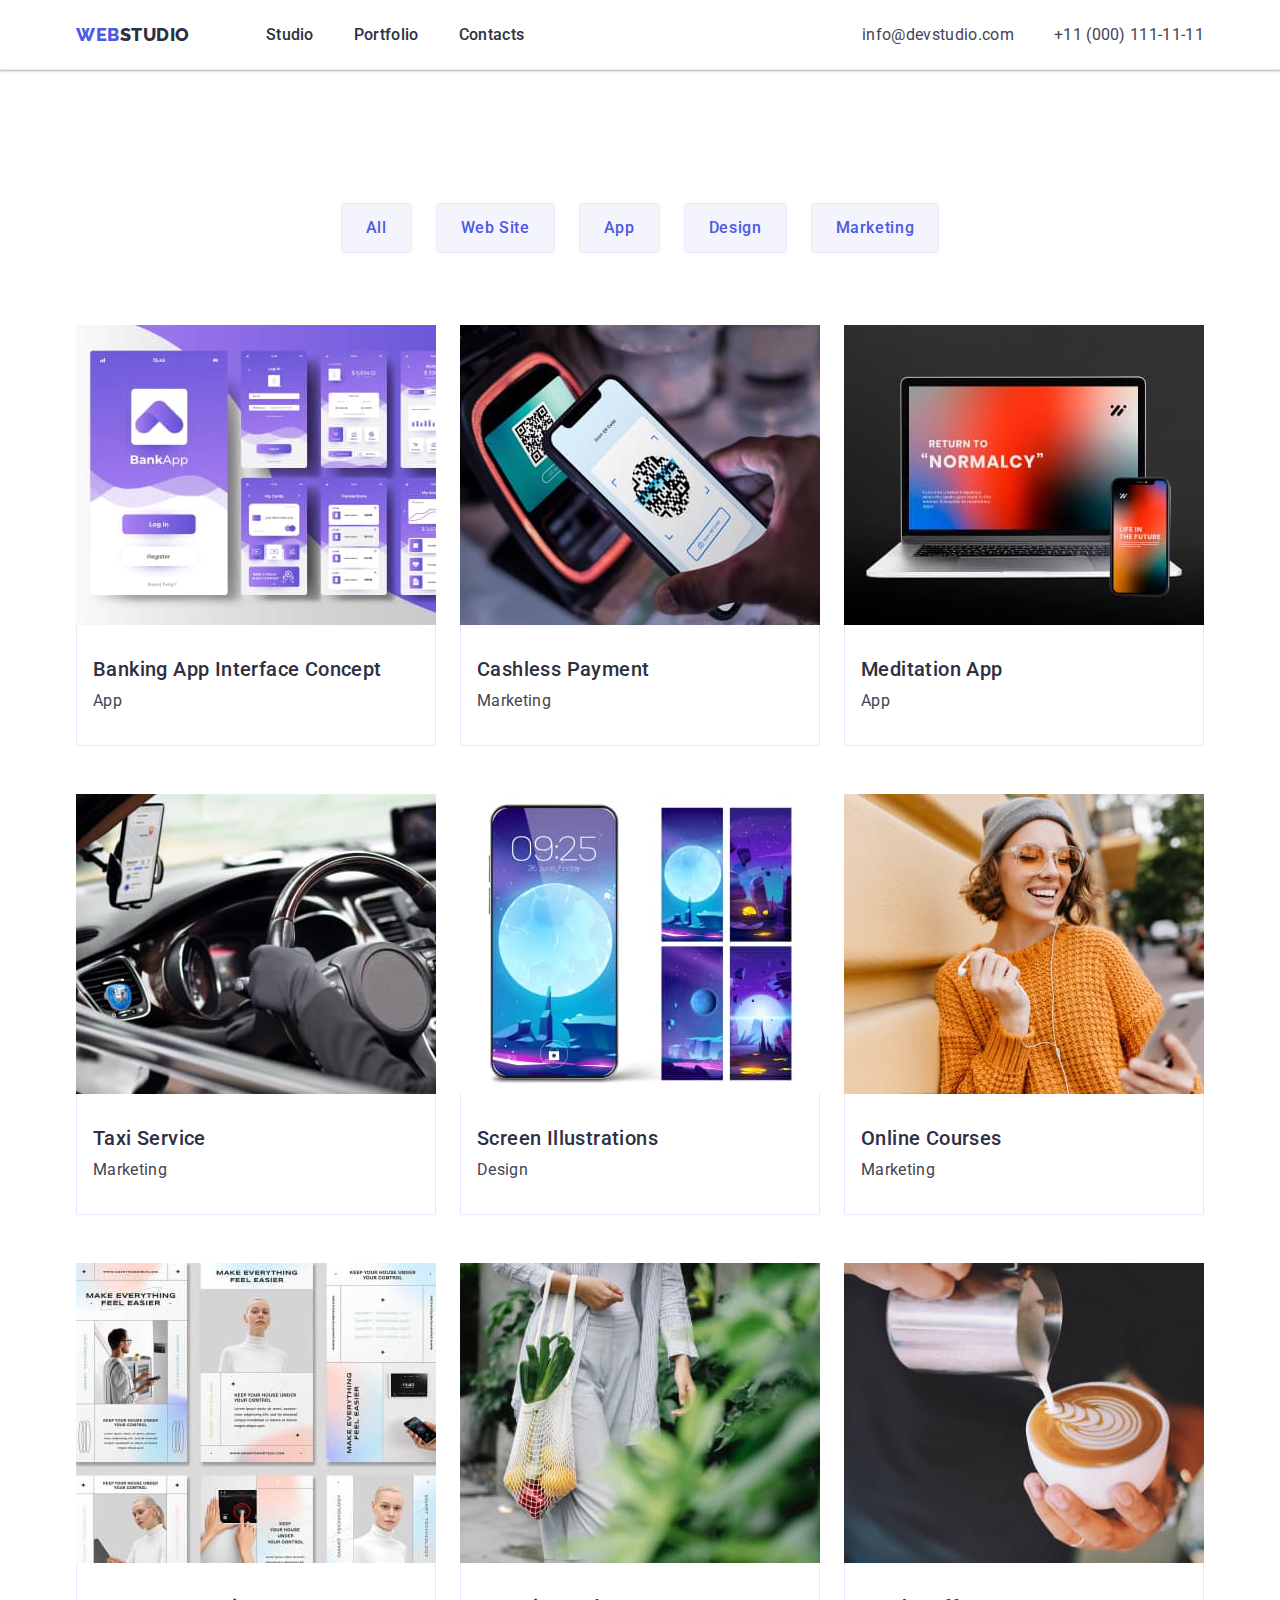
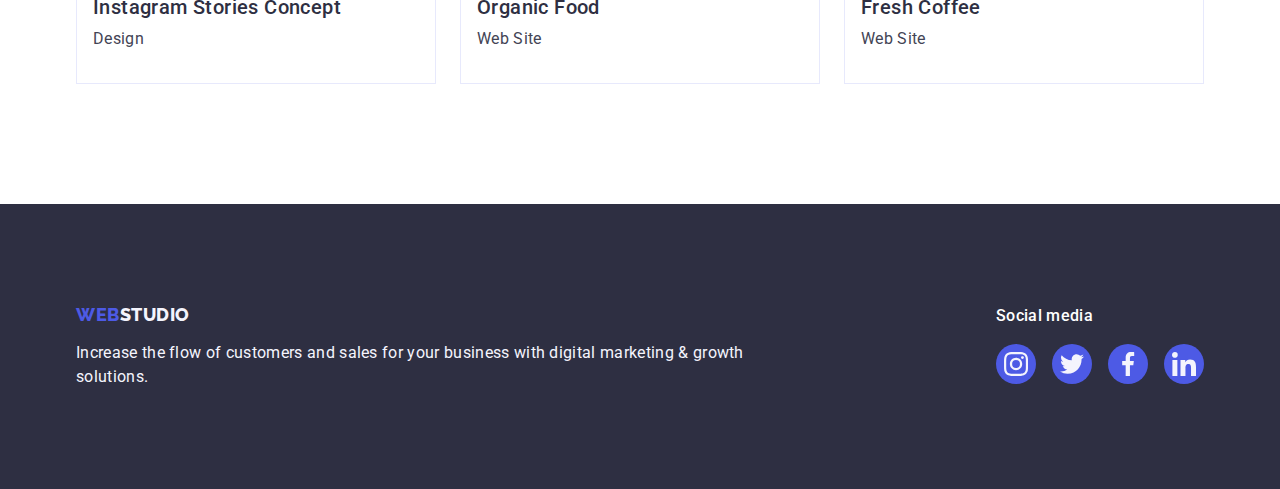
==== portfolio.html @ b79c4025 "Initial commit" ====
<!DOCTYPE html>
<html lang="en">
  <head>
    <meta charset="UTF-8" />
    <meta http-equiv="X-UA-Compatible" content="IE=edge" />
    <meta name="viewport" content="width=device-width, initial-scale=1.0" />
    <title>Portfolio</title>
    <link rel="preconnect" href="https://fonts.googleapis.com" />
    <link rel="preconnect" href="https://fonts.gstatic.com" crossorigin />
    <link
      href="https://fonts.googleapis.com/css2?family=Raleway:wght@800&family=Roboto:wght@400;500;700;900&display=swap"
      rel="stylesheet"
    />
    <link
      rel="stylesheet"
      href="https://cdn.jsdelivr.net/npm/modern-normalize@1.1.0/modern-normalize.min.css"
    />
    <link href="./css/styles.css" rel="stylesheet" />
  </head>
  <body>
    <!-- This is a header -->
    <header class="header">
      <div class="page-header-container container">
        <nav class="navigation">
          <a class="logo-link link" href="./index.html"
            >Web<span class="logo-link-studio">Studio</span></a
          >
          <ul class="menu list">
            <li class="menu-item">
              <a class="menu-link link" href="./index.html">Studio</a>
            </li>
            <li class="menu-item">
              <a class="menu-link link" href="./portfolio.html">Portfolio</a>
            </li>
            <li class="menu-item">
              <a class="menu-link link" href="">Contacts</a>
            </li>
          </ul>
        </nav>
        <address class="adress-conteiner">
          <ul class="adress-list list">
            <li class="adress-item">
              <a class="contact-link link" href="mailto:info@devstudio.com"
                >info@devstudio.com</a
              >
            </li>
            <li class="adress-item">
              <a class="contact-link link" href="tel:+110001111111"
                >+11 (000) 111-11-11</a
              >
            </li>
          </ul>
        </address>
      </div>
    </header>
    <main>
      <!-- This is a filter -->
      <section class="portfolio-section">
        <div class="container">
          <h1 class="unvizible-title">This is our projects</h1>
          <ul class="filter-btn-list list">
            <li>
              <button class="filter-btn button" type="button">All</button>
            </li>
            <li>
              <button class="filter-btn button" type="button">Web Site</button>
            </li>
            <li>
              <button class="filter-btn button" type="button">App</button>
            </li>
            <li>
              <button class="filter-btn button" type="button">Design</button>
            </li>
            <li>
              <button class="filter-btn button" type="button">Marketing</button>
            </li>
          </ul>

          <!-- This is a projects -->

          <ul class="project-cards card-list list">
            <li class="project-card">
              <a href="" class="link project-link"
                ><img
                  src="./images/projects/banking_app.jpg"
                  alt="Banking App Interface Concept"
                  width="360"
                  height="300"
                />
                <div class="project-card-content">
                  <h2 class="project-card-title sub-title">
                    Banking App Interface Concept
                  </h2>
                  <p class="project-card-text">App</p>
                </div>
              </a>
            </li>
            <li class="project-card">
              <a href="" class="link project-link"
                ><img
                  src="./images/projects/cashless_payment.jpg"
                  alt="payment through the app"
                  width="360"
                  height="300"
                />
                <div class="project-card-content">
                  <h2 class="project-card-title sub-title">Cashless Payment</h2>
                  <p class="project-card-text">Marketing</p>
                </div>
              </a>
            </li>
            <li class="project-card">
              <a href="" class="link project-link"
                ><img
                  src="./images/projects/meditation_app.jpg"
                  alt="an application for meditation on a computer and phone"
                  width="360"
                  height="300"
                />
                <div class="project-card-content">
                  <h2 class="project-card-title sub-title">Meditation App</h2>
                  <p class="project-card-text">App</p>
                </div>
              </a>
            </li>
            <li class="project-card">
              <a href="" class="link project-link"
                ><img
                  src="./images/projects/taxi_service.jpg"
                  alt="Taxi"
                  width="360"
                  height="300"
                />
                <div class="project-card-content">
                  <h2 class="project-card-title sub-title">Taxi Service</h2>
                  <p class="project-card-text">Marketing</p>
                </div>
              </a>
            </li>
            <li class="project-card">
              <a href="" class="link project-link"
                ><img
                  src="./images/projects/screen_illustrations.jpg"
                  alt="the phone and its screen"
                  width="360"
                  height="300"
                />
                <div class="project-card-content">
                  <h2 class="project-card-title sub-title">
                    Screen Illustrations
                  </h2>
                  <p class="project-card-text">Design</p>
                </div>
              </a>
            </li>
            <li class="project-card">
              <a href="" class="link project-link"
                ><img
                  src="./images/projects/online_courses.jpg"
                  alt="girl with phone"
                  width="360"
                  height="300"
                />
                <div class="project-card-content">
                  <h2 class="project-card-title sub-title">Online Courses</h2>
                  <p class="project-card-text">Marketing</p>
                </div>
              </a>
            </li>
            <li class="project-card">
              <a href="" class="link project-link"
                ><img
                  src="./images/projects/instagram_stories_concept.jpg"
                  alt="app screenshots"
                  width="360"
                  height="300"
                />
                <div class="project-card-content">
                  <h2 class="project-card-title sub-title">
                    Instagram Stories Concept
                  </h2>
                  <p class="project-card-text">Design</p>
                </div>
              </a>
            </li>
            <li class="project-card">
              <a href="" class="link project-link">
                <img
                  src="./images/projects/organic_food.jpg"
                  alt="person width organic food"
                  width="360"
                  height="300"
                />
                <div class="project-card-content">
                  <h2 class="project-card-title sub-title">Organic Food</h2>
                  <p class="project-card-text">Web Site</p>
                </div>
              </a>
            </li>
            <li class="project-card">
              <a href="" class="link project-link"
                ><img
                  src="./images/projects/fresh_coffee.jpg"
                  alt="make coffee"
                  width="360"
                  height="300"
                />
                <div class="project-card-content">
                  <h2 class="project-card-title sub-title">Fresh Coffee</h2>
                  <p class="project-card-text">Web Site</p>
                </div>
              </a>
            </li>
          </ul>
        </div>
      </section>
    </main>
    <!-- This is footer -->
    <footer class="footer">
      <div class="container footer-container">
        <div class="footer-logo-cont">
          <a class="logo-link link" href="./index.html"
            >Web<span class="logo-link-studio-white">Studio</span></a
          >
          <p class="footer-text">
            Increase the flow of customers and sales for your business with
            digital marketing & growth solutions.
          </p>
        </div>
        <div class="footer-social-cont">
          <p class="footer-social-title">Social media</p>
          <ul class="social-list list">
            <li class="socal-list-item">
              <a href="" class="social-list-link link">
                <svg class="social-list-icon" width="24" height="24">
                  <use href="./images/icons.svg#icon-instagram"></use>
                </svg>
              </a>
            </li>
            <li class="socal-list-item">
              <a href="" class="social-list-link link">
                <svg class="social-list-icon" width="24" height="24">
                  <use href="./images/icons.svg#icon-twitter"></use>
                </svg>
              </a>
            </li>
            <li class="socal-list-item">
              <a href="" class="social-list-link link">
                <svg class="social-list-icon" width="24" height="24">
                  <use href="./images/icons.svg#icon-facebook"></use>
                </svg>
              </a>
            </li>
            <li class="socal-list-item">
              <a href="" class="social-list-link link">
                <svg class="social-list-icon" width="24" height="24">
                  <use href="./images/icons.svg#icon-linkedin"></use>
                </svg>
              </a>
            </li>
          </ul>
        </div>
      </div>
    </footer>
  </body>
</html>
---- css/styles.css ----
/*  font-family: 'Raleway', sans-serif; */
:root {
  --btn-background-color: #4d5ae5;
  --links-hover-color: #404bbf;
  --body-text-color: #434455;
  --title-text-color: #2e2f42;
  --base-icons-color: #8e8f99;
  --white-text-and-background: #ffffff;
}
body {
  font-family: 'Roboto', sans-serif;
  color: var(--body-text-color);
  background-color: var(--white-text-and-background);
}
h1,
h2,
h3,
h4,
p {
  margin-top: 0;
  margin-bottom: 0;
}
img {
  display: block;
}
ul,
ol {
  margin-top: 0;
  margin-bottom: 0;
  padding-left: 0;
}
.container {
  width: 1158px;
  margin-left: auto;
  margin-right: auto;
  padding: 0 15px;
}
.section {
  padding-top: 120px;
  padding-bottom: 120px;
}
.logo-link {
  display: inline-block;
  padding: 24px 0;
  font-family: 'Raleway', sans-serif;
  font-weight: 800;
  font-size: 18px;
  line-height: 1.17;
  align-items: center;
  letter-spacing: 0.03em;
  text-transform: uppercase;
  color: var(--btn-background-color);
  margin-right: 76px;
}
.footer .logo-link {
  padding: 0;
  margin-bottom: 16px;
}
.list {
  list-style: none;
}
.link {
  text-decoration: none;
}
.unvizible-title {
  visibility: hidden;
}
.title {
  color: var(--title-text-color);
  margin-bottom: 72px;
}
.sub-title {
  color: var(--title-text-color);
  margin-bottom: 8px;
}
.button {
  border-radius: 4px;
  cursor: pointer;
  font-family: 'Roboto', sans-serif;
}
.card-list {
  display: flex;
  gap: 24px;
}
/*----------header section----------- */
.header {
  border-bottom: 1px solid #e7e9fc;
  box-shadow: 0px 2px 1px rgba(46, 47, 66, 0.08),
    0px 1px 1px rgba(46, 47, 66, 0.16), 0px 1px 6px rgba(46, 47, 66, 0.08);
}
.page-header-container {
  display: flex;
  align-items: center;
}
.navigation {
  display: flex;
  align-items: center;
}
.logo-link-studio {
  color: var(--title-text-color);
}
.logo-link-studio-white {
  color: #f4f4fd;
}
.menu {
  display: flex;
  align-items: center;
}
.menu-item:not(:last-child) {
  margin-right: 40px;
}
.menu-link {
  font-weight: 500;
  font-size: 16px;
  line-height: 1.5;
  color: var(--title-text-color);
  letter-spacing: 0.02em;
  padding: 24px 0;
}
.menu-link:hover,
.menu-link:focus {
  color: var(--links-hover-color);
}
.adress-conteiner {
  font-style: normal;
  margin-left: auto;
}
.adress-list {
  display: flex;
  align-items: center;
}
.adress-item:not(:last-child) {
  margin-right: 40px;
}
.contact-link {
  font-weight: 400;
  font-size: 16px;
  line-height: 1.5;
  letter-spacing: 0.02em;
  color: var(--body-text-color);
}
.contact-link:hover,
.contact-link:focus {
  color: var(--links-hover-color);
}
/* ----------hero section---------- */
.hero-section {
  background-image: linear-gradient(
      rgba(46, 47, 66, 0.7),
      rgba(46, 47, 66, 0.7)
    ),
    url(../images/hero-section/bg.jpg);
  background-position: center center;
  background-size: cover;
  background-repeat: no-repeat;
  background-color: #2e2f42;
  max-width: 1440px;
  color: var(--white-text-and-background);
  display: flex;
  align-items: center;
  padding: 188px 0;
  margin: auto;
}
.hero-container {
  display: flex;
  flex-direction: column;
  justify-content: center;
  align-items: center;
}
.hero-title {
  max-width: 496px;
  line-height: 1.07;
  font-size: 56px;
  text-align: center;
  letter-spacing: 0.02em;
  color: var(--white-text-and-background);
  margin-bottom: 48px;
}
.hero-btn {
  border: none;
  min-width: 169px;
  height: 56px;
  background: var(--btn-background-color);
  box-shadow: 0px 4px 4px rgba(0, 0, 0, 0.15);
  color: var(--white-text-and-background);
  font-weight: 500;
  font-size: 16px;
  line-height: 1.5;
  align-items: center;
  letter-spacing: 0.04em;
  padding: 16px 32px;
}
.hero-btn:hover,
.hero-btn:focus {
  background: var(--links-hover-color);
}
/* ----------features section---------- */
.features-item {
  flex-basis: calc((100% - (3 * 24px)) / 4);
}
.feature-icon-continer {
  display: flex;
  justify-content: center;
  align-items: center;
  height: 112px;
  background: #f4f4fd;
  border-radius: 4px;
  margin-bottom: 8px;
}
.features-title {
  font-weight: 500;
  font-size: 20px;
  line-height: 1.2;
  letter-spacing: 0.02em;
}
.features-text {
  font-weight: 400;
  font-size: 16px;
  line-height: 1.5;
  letter-spacing: 0.02em;
}
/* ----------doing section---------- */
.doing-item {
  flex-basis: calc((100%- (24px * 2)) / 3);
}
.doing-title {
  font-size: 36px;
  line-height: 1.11;
  text-align: center;
  letter-spacing: 0.02em;
  text-transform: capitalize;
}
/* ----------team---------- */
.team {
  background: #f4f4fd;
}
.team-titlt {
  font-size: 36px;
  line-height: 1.11;
  text-align: center;
  letter-spacing: 0.02em;
  text-transform: capitalize;
}
.team-card {
  flex-basis: calc((100%- (24px * 3)) / 4);
  box-shadow: 0px 1px 6px rgba(46, 47, 66, 0.08),
    0px 1px 1px rgba(46, 47, 66, 0.16), 0px 2px 1px rgba(46, 47, 66, 0.08);
  border-radius: 0px 0px 4px 4px;
  background-color: var(--white-text-and-background);
}
.team-card-content {
  padding: 32px 0;
}
.team-card-title {
  font-weight: 500;
  font-size: 20px;
  line-height: 1.2;
  text-align: center;
  letter-spacing: 0.02em;
}
.team-card-text {
  font-weight: 400;
  font-size: 16px;
  line-height: 1.5;
  text-align: center;
  letter-spacing: 0.02em;
  margin-bottom: 8px;
}
.social-list {
  display: flex;
  justify-content: center;
  gap: 24px;
}
.social-list-link {
  display: flex;
  justify-content: center;
  align-items: center;
  width: 40px;
  height: 40px;
  border-radius: 50%;
  background-color: var(--btn-background-color);
}
.social-list-link:hover,
.social-list-link:focus {
  background-color: var(--links-hover-color);
}
.social-list-icon {
  fill: #f4f4fd;
}
/* ----------Customers---------- */
.customers-title {
  text-align: center;
  font-weight: 700;
  font-size: 36px;
  line-height: 1.1;
  letter-spacing: 0.02em;
  text-transform: capitalize;
  color: #2e2f42;
}
.clients-list {
  display: flex;
  justify-content: center;
  gap: 24px;
}
.client-list-item {
  width: calc((100% - 120px) / 6);
  height: 88px;
}
.client-list-link {
  display: flex;
  justify-content: center;
  align-items: center;
  width: 100%;
  height: 100%;
  border: 1px solid var(--base-icons-color);
  border-radius: 4px;
  color: var(--base-icons-color);
}
.client-list-link:hover,
.client-list-link:focus {
  border-color: var(--links-hover-color);
  color: var(--links-hover-color);
}
.client-icon {
  fill: currentColor;
}
/* -----------footer----------- */
.footer-container {
  display: flex;
  align-items: baseline;
  gap: 120px;
}
.footer {
  background: #2e2f42;
  padding: 100px 0;
}
.footer-logo-cont {
  margin-right: 120px;
}
.footer-text {
  font-weight: 400;
  font-size: 16px;
  line-height: 1.5;
  letter-spacing: 0.02em;
  color: #f4f4fd;
}
.footer-social-title {
  font-weight: 500;
  font-size: 16px;
  line-height: 1.5;
  letter-spacing: 0.02em;
  color: var(--white-text-and-background);
  margin-bottom: 16px;
}
.footer .social-list {
  gap: 16px;
}
.footer .social-list-link:hover,
.footer .social-list-link:focus {
  background-color: #31d0aa;
}

/* ------------portfolio page-------------------- */
.portfolio-section {
  padding-top: 96px;
  padding-bottom: 120px;
}
.filter-btn-list {
  display: flex;
  gap: 24px;
  justify-content: center;
  margin-bottom: 72px;
}
.filter-btn {
  color: var(--btn-background-color);
  font-weight: 500;
  font-size: 16px;
  line-height: 1.5;
  align-items: center;
  text-align: center;
  letter-spacing: 0.04em;
  box-sizing: border-box;
  background: #f4f4fd;
  border: 1px solid #e7e9fc;
  padding: 12px 24px;
}
.filter-btn:hover,
.filter-btn:focus {
  box-shadow: 0px 3px 1px rgba(0, 0, 0, 0.1), 0px 2px 1px rgba(0, 0, 0, 0.08),
    0px 2px 2px rgba(0, 0, 0, 0.12);
  background: var(--links-hover-color);
  color: var(--white-text-and-background);
  border: 1px solid transparent;
}
.project-cards {
  flex-wrap: wrap;
  justify-content: center;
  row-gap: 48px;
}
.project-card {
  flex-basis: calc((100%- (24px * 2)) / 3);
}
.project-link {
  display: block;
}
.project-link:hover,
.project-link:focus {
  box-shadow: 0px 1px 6px rgba(46, 47, 66, 0.08),
    0px 1px 1px rgba(46, 47, 66, 0.16), 0px 2px 1px rgba(46, 47, 66, 0.08);
}
.project-card-content {
  padding: 32px 16px;
  border: 1px solid #e7e9fc;
  border-top: none;
}
.project-card-title {
  font-weight: 500;
  font-size: 20px;
  line-height: 1.2;
  letter-spacing: 0.02em;
}
.project-card-text {
  color: var(--body-text-color);
  font-weight: 400;
  font-size: 16px;
  line-height: 1.5;
  letter-spacing: 0.02em;
}
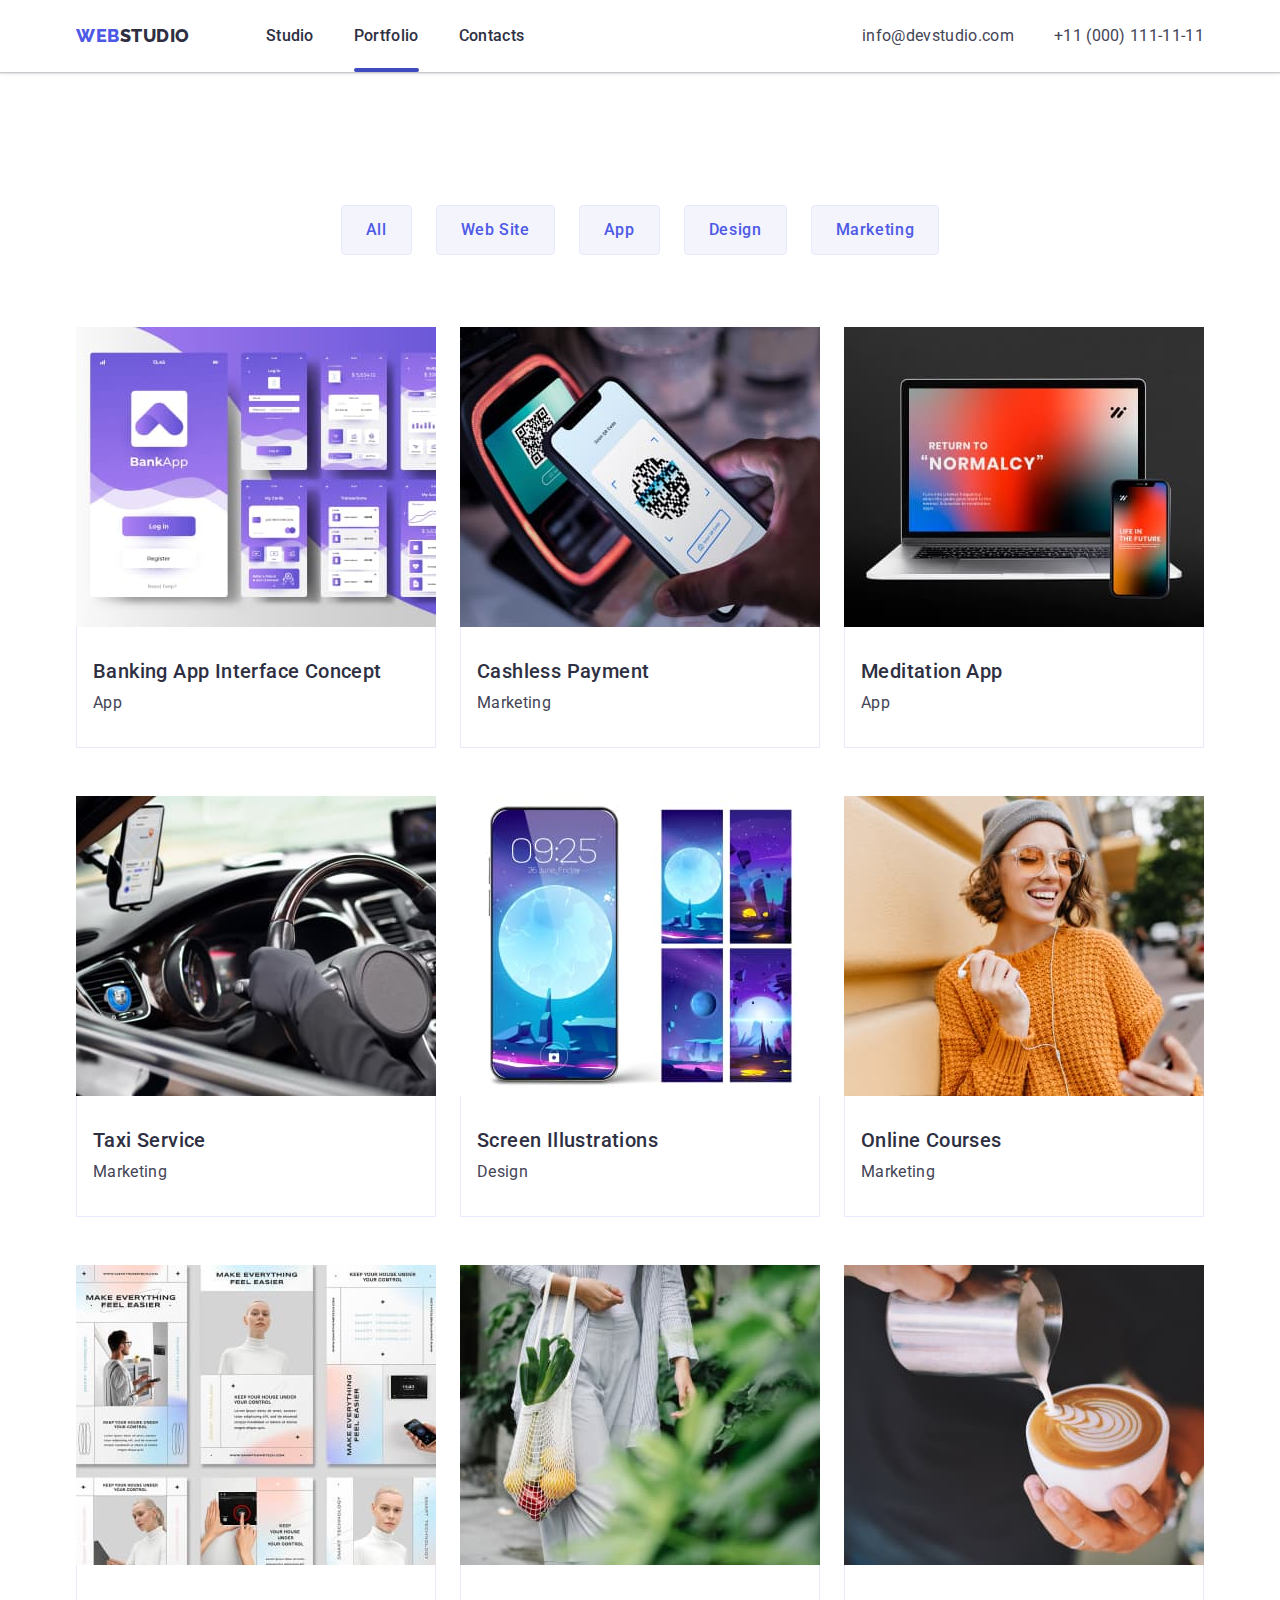
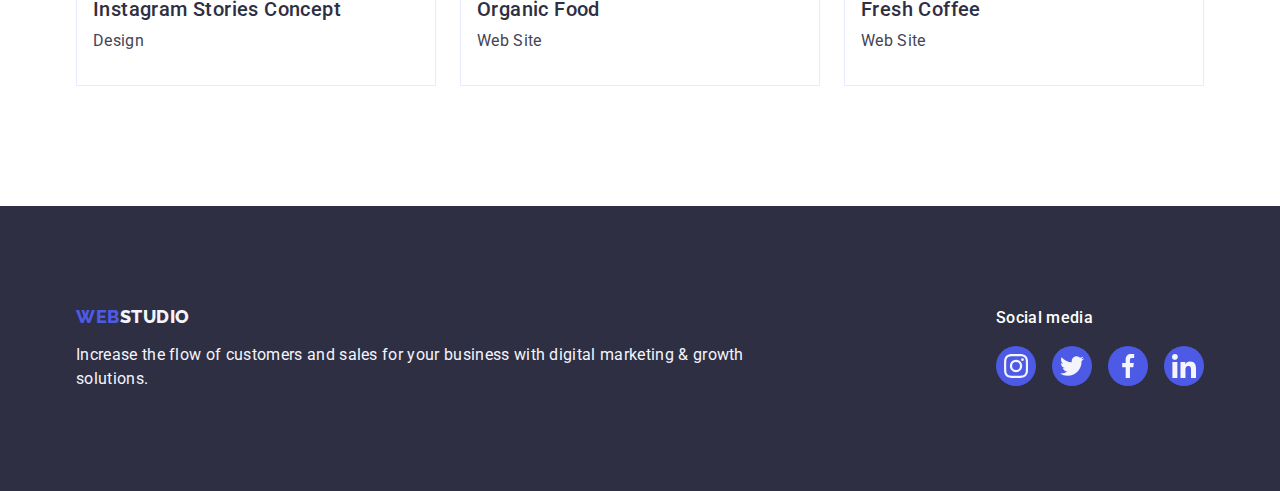
==== commit 91384f38: "add modal and animation" ====
--- a/portfolio.html
+++ b/portfolio.html
@@ -30,7 +30,9 @@
               <a class="menu-link link" href="./index.html">Studio</a>
             </li>
             <li class="menu-item">
-              <a class="menu-link link" href="./portfolio.html">Portfolio</a>
+              <a class="menu-link link activ-link" href="./portfolio.html"
+                >Portfolio</a
+              >
             </li>
             <li class="menu-item">
               <a class="menu-link link" href="">Contacts</a>
@@ -81,12 +83,21 @@
           <ul class="project-cards card-list list">
             <li class="project-card">
               <a href="" class="link project-link"
-                ><img
-                  src="./images/projects/banking_app.jpg"
-                  alt="Banking App Interface Concept"
-                  width="360"
-                  height="300"
-                />
+                ><div class="project-card-img">
+                  <img
+                    src="./images/projects/banking_app.jpg"
+                    alt="Banking App Interface Concept"
+                    width="360"
+                    height="300"
+                  />
+                  <div class="project-hover-info">
+                    <p class="project-hover-info-text">
+                      14 Stylish and User-Friendly App Design Concepts · Task
+                      Manager App · Calorie Tracker App · Exotic Fruit Ecommerce
+                      App · Cloud Storage App
+                    </p>
+                  </div>
+                </div>
                 <div class="project-card-content">
                   <h2 class="project-card-title sub-title">
                     Banking App Interface Concept
@@ -97,12 +108,21 @@
             </li>
             <li class="project-card">
               <a href="" class="link project-link"
-                ><img
-                  src="./images/projects/cashless_payment.jpg"
-                  alt="payment through the app"
-                  width="360"
-                  height="300"
-                />
+                ><div class="project-card-img">
+                  <img
+                    src="./images/projects/cashless_payment.jpg"
+                    alt="payment through the app"
+                    width="360"
+                    height="300"
+                  />
+                  <div class="project-hover-info">
+                    <p class="project-hover-info-text">
+                      14 Stylish and User-Friendly App Design Concepts · Task
+                      Manager App · Calorie Tracker App · Exotic Fruit Ecommerce
+                      App · Cloud Storage App
+                    </p>
+                  </div>
+                </div>
                 <div class="project-card-content">
                   <h2 class="project-card-title sub-title">Cashless Payment</h2>
                   <p class="project-card-text">Marketing</p>
@@ -111,12 +131,21 @@
             </li>
             <li class="project-card">
               <a href="" class="link project-link"
-                ><img
-                  src="./images/projects/meditation_app.jpg"
-                  alt="an application for meditation on a computer and phone"
-                  width="360"
-                  height="300"
-                />
+                ><div class="project-card-img">
+                  <img
+                    src="./images/projects/meditation_app.jpg"
+                    alt="an application for meditation on a computer and phone"
+                    width="360"
+                    height="300"
+                  />
+                  <div class="project-hover-info">
+                    <p class="project-hover-info-text">
+                      14 Stylish and User-Friendly App Design Concepts · Task
+                      Manager App · Calorie Tracker App · Exotic Fruit Ecommerce
+                      App · Cloud Storage App
+                    </p>
+                  </div>
+                </div>
                 <div class="project-card-content">
                   <h2 class="project-card-title sub-title">Meditation App</h2>
                   <p class="project-card-text">App</p>
@@ -125,12 +154,21 @@
             </li>
             <li class="project-card">
               <a href="" class="link project-link"
-                ><img
-                  src="./images/projects/taxi_service.jpg"
-                  alt="Taxi"
-                  width="360"
-                  height="300"
-                />
+                ><div class="project-card-img">
+                  <img
+                    src="./images/projects/taxi_service.jpg"
+                    alt="Taxi"
+                    width="360"
+                    height="300"
+                  />
+                  <div class="project-hover-info">
+                    <p class="project-hover-info-text">
+                      14 Stylish and User-Friendly App Design Concepts · Task
+                      Manager App · Calorie Tracker App · Exotic Fruit Ecommerce
+                      App · Cloud Storage App
+                    </p>
+                  </div>
+                </div>
                 <div class="project-card-content">
                   <h2 class="project-card-title sub-title">Taxi Service</h2>
                   <p class="project-card-text">Marketing</p>
@@ -139,12 +177,21 @@
             </li>
             <li class="project-card">
               <a href="" class="link project-link"
-                ><img
-                  src="./images/projects/screen_illustrations.jpg"
-                  alt="the phone and its screen"
-                  width="360"
-                  height="300"
-                />
+                ><div class="project-card-img">
+                  <img
+                    src="./images/projects/screen_illustrations.jpg"
+                    alt="the phone and its screen"
+                    width="360"
+                    height="300"
+                  />
+                  <div class="project-hover-info">
+                    <p class="project-hover-info-text">
+                      14 Stylish and User-Friendly App Design Concepts · Task
+                      Manager App · Calorie Tracker App · Exotic Fruit Ecommerce
+                      App · Cloud Storage App
+                    </p>
+                  </div>
+                </div>
                 <div class="project-card-content">
                   <h2 class="project-card-title sub-title">
                     Screen Illustrations
@@ -155,12 +202,21 @@
             </li>
             <li class="project-card">
               <a href="" class="link project-link"
-                ><img
-                  src="./images/projects/online_courses.jpg"
-                  alt="girl with phone"
-                  width="360"
-                  height="300"
-                />
+                ><div class="project-card-img">
+                  <img
+                    src="./images/projects/online_courses.jpg"
+                    alt="girl with phone"
+                    width="360"
+                    height="300"
+                  />
+                  <div class="project-hover-info">
+                    <p class="project-hover-info-text">
+                      14 Stylish and User-Friendly App Design Concepts · Task
+                      Manager App · Calorie Tracker App · Exotic Fruit Ecommerce
+                      App · Cloud Storage App
+                    </p>
+                  </div>
+                </div>
                 <div class="project-card-content">
                   <h2 class="project-card-title sub-title">Online Courses</h2>
                   <p class="project-card-text">Marketing</p>
@@ -169,12 +225,21 @@
             </li>
             <li class="project-card">
               <a href="" class="link project-link"
-                ><img
-                  src="./images/projects/instagram_stories_concept.jpg"
-                  alt="app screenshots"
-                  width="360"
-                  height="300"
-                />
+                ><div class="project-card-img">
+                  <img
+                    src="./images/projects/instagram_stories_concept.jpg"
+                    alt="app screenshots"
+                    width="360"
+                    height="300"
+                  />
+                  <div class="project-hover-info">
+                    <p class="project-hover-info-text">
+                      14 Stylish and User-Friendly App Design Concepts · Task
+                      Manager App · Calorie Tracker App · Exotic Fruit Ecommerce
+                      App · Cloud Storage App
+                    </p>
+                  </div>
+                </div>
                 <div class="project-card-content">
                   <h2 class="project-card-title sub-title">
                     Instagram Stories Concept
@@ -185,12 +250,21 @@
             </li>
             <li class="project-card">
               <a href="" class="link project-link">
-                <img
-                  src="./images/projects/organic_food.jpg"
-                  alt="person width organic food"
-                  width="360"
-                  height="300"
-                />
+                <div class="project-card-img">
+                  <img
+                    src="./images/projects/organic_food.jpg"
+                    alt="person width organic food"
+                    width="360"
+                    height="300"
+                  />
+                  <div class="project-hover-info">
+                    <p class="project-hover-info-text">
+                      14 Stylish and User-Friendly App Design Concepts · Task
+                      Manager App · Calorie Tracker App · Exotic Fruit Ecommerce
+                      App · Cloud Storage App
+                    </p>
+                  </div>
+                </div>
                 <div class="project-card-content">
                   <h2 class="project-card-title sub-title">Organic Food</h2>
                   <p class="project-card-text">Web Site</p>
@@ -199,12 +273,21 @@
             </li>
             <li class="project-card">
               <a href="" class="link project-link"
-                ><img
-                  src="./images/projects/fresh_coffee.jpg"
-                  alt="make coffee"
-                  width="360"
-                  height="300"
-                />
+                ><div class="project-card-img">
+                  <img
+                    src="./images/projects/fresh_coffee.jpg"
+                    alt="make coffee"
+                    width="360"
+                    height="300"
+                  />
+                  <div class="project-hover-info">
+                    <p class="project-hover-info-text">
+                      14 Stylish and User-Friendly App Design Concepts · Task
+                      Manager App · Calorie Tracker App · Exotic Fruit Ecommerce
+                      App · Cloud Storage App
+                    </p>
+                  </div>
+                </div>
                 <div class="project-card-content">
                   <h2 class="project-card-title sub-title">Fresh Coffee</h2>
                   <p class="project-card-text">Web Site</p>
--- a/css/styles.css
+++ b/css/styles.css
@@ -6,6 +6,7 @@
   --title-text-color: #2e2f42;
   --base-icons-color: #8e8f99;
   --white-text-and-background: #ffffff;
+  --anim-tranz-parameters: 250ms cubic-bezier(0.4, 0, 0.2, 1);
 }
 body {
   font-family: 'Roboto', sans-serif;
@@ -84,7 +85,6 @@
 }
 /*----------header section----------- */
 .header {
-  border-bottom: 1px solid #e7e9fc;
   box-shadow: 0px 2px 1px rgba(46, 47, 66, 0.08),
     0px 1px 1px rgba(46, 47, 66, 0.16), 0px 1px 6px rgba(46, 47, 66, 0.08);
 }
@@ -110,12 +110,27 @@
   margin-right: 40px;
 }
 .menu-link {
+  display: inline-block;
+  position: relative;
   font-weight: 500;
   font-size: 16px;
   line-height: 1.5;
   color: var(--title-text-color);
   letter-spacing: 0.02em;
   padding: 24px 0;
+
+  transition: color var(--anim-tranz-parameters);
+}
+.activ-link::after {
+  content: '';
+  position: absolute;
+  display: block;
+  width: 100%;
+  height: 4px;
+  left: 0px;
+  bottom: 0;
+  background-color: var(--links-hover-color);
+  border-radius: 2px;
 }
 .menu-link:hover,
 .menu-link:focus {
@@ -138,6 +153,8 @@
   line-height: 1.5;
   letter-spacing: 0.02em;
   color: var(--body-text-color);
+
+  transition: color var(--anim-tranz-parameters);
 }
 .contact-link:hover,
 .contact-link:focus {
@@ -180,7 +197,7 @@
   border: none;
   min-width: 169px;
   height: 56px;
-  background: var(--btn-background-color);
+  background-color: var(--btn-background-color);
   box-shadow: 0px 4px 4px rgba(0, 0, 0, 0.15);
   color: var(--white-text-and-background);
   font-weight: 500;
@@ -189,10 +206,12 @@
   align-items: center;
   letter-spacing: 0.04em;
   padding: 16px 32px;
+
+  transition: background-color var(--anim-tranz-parameters);
 }
 .hero-btn:hover,
 .hero-btn:focus {
-  background: var(--links-hover-color);
+  background-color: var(--links-hover-color);
 }
 /* ----------features section---------- */
 .features-item {
@@ -279,6 +298,8 @@
   height: 40px;
   border-radius: 50%;
   background-color: var(--btn-background-color);
+
+  transition: background-color var(--anim-tranz-parameters);
 }
 .social-list-link:hover,
 .social-list-link:focus {
@@ -315,6 +336,9 @@
   border: 1px solid var(--base-icons-color);
   border-radius: 4px;
   color: var(--base-icons-color);
+
+  transition: color var(--anim-tranz-parameters),
+    border-color var(--anim-tranz-parameters);
 }
 .client-list-link:hover,
 .client-list-link:focus {
@@ -380,15 +404,20 @@
   text-align: center;
   letter-spacing: 0.04em;
   box-sizing: border-box;
-  background: #f4f4fd;
+  background-color: #f4f4fd;
   border: 1px solid #e7e9fc;
   padding: 12px 24px;
+  box-shadow: 0px 0px 0px rgba(0, 0, 0, 0);
+
+  transition: box-shadow var(--anim-tranz-parameters),
+    background-color var(--anim-tranz-parameters),
+    color var(--anim-tranz-parameters), border var(--anim-tranz-parameters);
 }
 .filter-btn:hover,
 .filter-btn:focus {
   box-shadow: 0px 3px 1px rgba(0, 0, 0, 0.1), 0px 2px 1px rgba(0, 0, 0, 0.08),
     0px 2px 2px rgba(0, 0, 0, 0.12);
-  background: var(--links-hover-color);
+  background-color: var(--links-hover-color);
   color: var(--white-text-and-background);
   border: 1px solid transparent;
 }
@@ -402,17 +431,44 @@
 }
 .project-link {
   display: block;
+  transition: box-shadow var(--anim-tranz-parameters);
 }
 .project-link:hover,
 .project-link:focus {
   box-shadow: 0px 1px 6px rgba(46, 47, 66, 0.08),
     0px 1px 1px rgba(46, 47, 66, 0.16), 0px 2px 1px rgba(46, 47, 66, 0.08);
 }
+
 .project-card-content {
   padding: 32px 16px;
   border: 1px solid #e7e9fc;
   border-top: none;
 }
+.project-card-img {
+  position: relative;
+  overflow: hidden;
+}
+.project-hover-info {
+  position: absolute;
+  top: 0;
+  left: 0;
+  right: 0;
+  bottom: 0;
+  background-color: var(--btn-background-color);
+  font-weight: 400;
+  font-size: 16px;
+  line-height: 1.5;
+  letter-spacing: 0.02em;
+  color: #f4f4fd;
+  padding: 40px 32px;
+
+  transform: translateY(100%);
+  transition: transform var(--anim-tranz-parameters);
+}
+.project-link:hover .project-hover-info,
+.project-link:focus .project-hover-info {
+  transform: translateY(0);
+}
 .project-card-title {
   font-weight: 500;
   font-size: 20px;
@@ -426,3 +482,42 @@
   line-height: 1.5;
   letter-spacing: 0.02em;
 }
+/* ---------- Modal page ---------- */
+.backdrop {
+  position: fixed;
+  top: 0;
+  left: 0;
+  width: 100%;
+  height: 100%;
+  background-color: rgba(46, 47, 66, 0.4);
+}
+.backdrop.is-hidden {
+  opacity: 0;
+  pointer-events: none;
+  visibility: hidden;
+}
+.modal {
+  position: absolute;
+  top: 50%;
+  left: 50%;
+  min-width: 408px;
+  min-height: 576px;
+  transform: translate(-50%, -50%);
+  background-color: #fcfcfc;
+  box-shadow: 0px 1px 1px rgba(0, 0, 0, 0.14), 0px 1px 3px rgba(0, 0, 0, 0.12),
+    0px 2px 1px rgba(0, 0, 0, 0.2);
+  border-radius: 4px;
+}
+.modal-close-link {
+  position: absolute;
+  width: 24px;
+  height: 24px;
+  top: 24px;
+  right: 24px;
+  display: flex;
+  justify-content: center;
+  align-items: center;
+  border: 1px solid rgba(0, 0, 0, 0.1);
+  background-color: #e7e9fc;
+  border-radius: 50%;
+}
